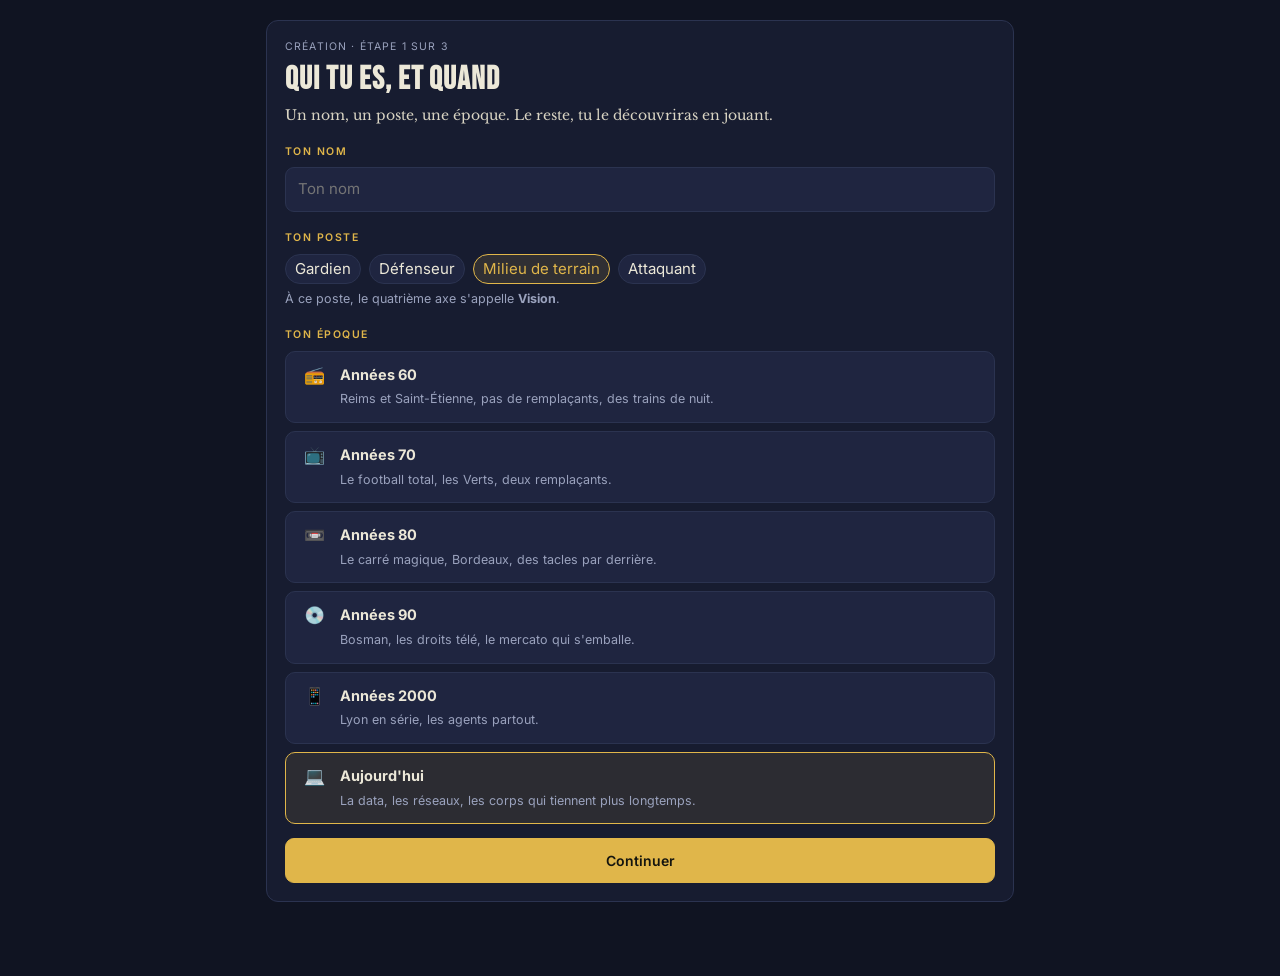
==== v2/index.html @ d521431d "Moteur 2.0 : une saison complète jouable au vrai rythme (/v2/) Livre ce que le propriétaire a demand" ====
<!doctype html>
<html lang="fr" data-mode="joueur">
<head>
<meta charset="utf-8">
<meta name="viewport" content="width=device-width,initial-scale=1,viewport-fit=cover">
<title>Absolut Coach 2 — une saison</title>
<link rel="preconnect" href="https://fonts.googleapis.com">
<link rel="preconnect" href="https://fonts.gstatic.com" crossorigin>
<link rel="stylesheet" href="https://fonts.googleapis.com/css2?family=Bebas+Neue&family=Libre+Baskerville:ital,wght@0,400;1,400&family=Inter:wght@400;500;600;700&display=swap">
<link rel="stylesheet" href="style.css">
</head>
<body>
<div class="wrap">
  <div id="app"></div>
</div>
<script src="../eras.js"></script>
<script src="moteur.js"></script>
<script src="ecrans.js"></script>
<script>demarrer();</script>
</body>
</html>
---- v2/style.css ----
/* ABSOLUT COACH 2 — styles. Reprise des coquilles validées le 26/09/2026. */
*{box-sizing:border-box}

:root{
  --bg:#0b1210; --panel:#12201a; --panel-2:#182a22; --line:#26382f;
  --cream:#ece8d8; --muted:#94a094; --gold:#c9a24b; --gold-dim:#8a7238;
  --red:#c0485a; --amber:#d39b3c; --sage:#4f9a6a;
  --ui:'Inter',system-ui,sans-serif; --display:'Bebas Neue',Impact,sans-serif; --narr:'Libre Baskerville',Georgia,serif;
}
:root[data-mode="joueur"]{ --bg:#101422; --panel:#171c30; --panel-2:#1f2540; --line:#2b3350; --gold:#e0b64a; --sage:#5da0c9; --muted:#9aa2bd; }
body{ background:var(--bg); color:var(--cream); font-family:var(--ui); font-size:15px; line-height:1.5; transition:background .2s; }
.wrap{ max-width:780px; margin:0 auto; padding-inline:16px; padding-block:20px 60px; }
h1{ font-family:var(--display); font-size:clamp(28px,6vw,44px); line-height:1; letter-spacing:.02em; margin:0 0 4px; }
h2{ font-family:var(--display); font-size:clamp(23px,4.6vw,32px); letter-spacing:.03em; margin:0 0 8px; line-height:1.03; text-wrap:balance; }
h3{ font-size:10.5px; letter-spacing:.14em; text-transform:uppercase; color:var(--gold); margin:18px 0 8px; font-weight:600; }
p{ margin:0 0 10px; }
.narr{ font-family:var(--narr); font-size:14px; color:#d9d4c3; }
.sub{ color:var(--muted); font-size:12.5px; }
.card{ background:var(--panel); border:1px solid var(--line); border-radius:12px; padding:18px; margin:0 0 14px; }

/* options */
.opt{ display:grid; grid-template-columns:28px 1fr; gap:12px; width:100%; text-align:left; font:inherit; color:var(--cream);
  background:var(--panel-2); border:1px solid var(--line); border-radius:10px; padding:12px 14px; margin:0 0 8px; cursor:pointer; align-items:start; }
.opt:hover{ border-color:var(--gold-dim); background:#1d3227; }
:root[data-mode="joueur"] .opt:hover{ background:#232a49; }
.opt .ico{ font-size:17px; line-height:1.35; text-align:center; opacity:.9; }
.opt b{ display:block; font-size:14.5px; margin-bottom:2px; }
.pills{ display:flex; flex-wrap:wrap; gap:5px; margin-top:7px; }
.pill{ font-size:11.5px; padding:2px 8px; border-radius:99px; border:1px solid transparent; white-space:nowrap; }
.pill.foot{ color:var(--sage); border-color:color-mix(in srgb, var(--sage) 45%, transparent); background:color-mix(in srgb, var(--sage) 12%, transparent); }
.pill.vie{ color:var(--amber); border-color:color-mix(in srgb, var(--amber) 45%, transparent); background:color-mix(in srgb, var(--amber) 12%, transparent); }
.pill.risk{ color:var(--red); border-color:color-mix(in srgb, var(--red) 45%, transparent); background:color-mix(in srgb, var(--red) 12%, transparent); }
.pill.neutre{ color:var(--muted); border-color:var(--line); }

/* faits de match / timeline */
.tl{ display:grid; gap:4px; margin:6px 0 10px; }
.tl div{ display:grid; grid-template-columns:38px 22px 1fr; gap:8px; align-items:baseline; font-size:13px;
  padding:5px 8px; border-radius:7px; background:var(--panel-2); }
.tl .min{ color:var(--muted); font-size:11.5px; font-variant-numeric:tabular-nums; }
.tl .me{ outline:1px solid var(--gold-dim); }

/* gros chiffres */
.stats{ display:grid; grid-template-columns:repeat(auto-fit,minmax(88px,1fr)); gap:8px; margin:10px 0 4px; }
.stats > div{ background:var(--panel-2); border:1px solid var(--line); border-radius:9px; padding:9px 10px; text-align:center; }
.stats .v{ font-family:var(--display); font-size:23px; line-height:1; color:var(--gold); }
.stats .k{ font-size:10.5px; color:var(--muted); letter-spacing:.04em; margin-top:2px; }
.score{ display:flex; align-items:center; gap:14px; flex-wrap:wrap; }
.score .big{ font-family:var(--display); font-size:38px; line-height:1; color:var(--gold); }

/* liens & chantiers en lignes avec icône */
.st{ display:grid; gap:5px; }
.st div{ display:grid; grid-template-columns:22px 118px 1fr; gap:8px; align-items:baseline; font-size:13px; }
.st .i{ font-size:14px; text-align:center; opacity:.85; }
.st .n{ color:var(--muted); font-size:12px; }
.st .arrow{ color:var(--sage); } .st .down{ color:var(--red); }
@media(max-width:560px){ .st div{ grid-template-columns:22px 1fr; } .st .n{ grid-column:2; } .st .w{ grid-column:2; } }

/* boutique */
.shop{ display:grid; gap:7px; }
.shop div{ display:grid; grid-template-columns:24px 1fr auto; gap:10px; align-items:center; font-size:13px;
  background:var(--panel-2); border:1px solid var(--line); border-radius:9px; padding:9px 11px; }
.shop .i{ font-size:15px; text-align:center; opacity:.85; }
.shop i{ color:var(--muted); font-style:normal; font-size:11.5px; display:block; }
.shop .p{ text-align:right; white-space:nowrap; font-variant-numeric:tabular-nums; }
.shop .off{ opacity:.45; }
.tabs{ display:flex; gap:6px; margin:0 0 10px; }
.tabs button{ font:inherit; font-size:12.5px; font-weight:600; padding:6px 12px; border-radius:99px; cursor:pointer;
  background:var(--panel-2); color:var(--muted); border:1px solid var(--line); }
.tabs button[aria-pressed="true"]{ background:var(--cream); color:#14150f; border-color:var(--cream); }

/* bilan */
.bloc{ display:grid; grid-template-columns:22px 1fr; gap:12px; background:var(--panel-2); border:1px solid var(--line);
  border-radius:10px; padding:13px 15px; margin:0 0 9px; }
.bloc .i{ font-size:15px; text-align:center; line-height:1.5; opacity:.85; }
.bloc h4{ margin:0 0 4px; font-size:12.5px; letter-spacing:.06em; text-transform:uppercase; color:var(--gold); }
.bloc.perdu{ border-left:3px solid var(--red); } .bloc.perdu h4{ color:var(--red); }
.bloc.gagne{ border-left:3px solid var(--sage); } .bloc.gagne h4{ color:var(--sage); }
.bloc.suite{ border-left:3px solid var(--gold-dim); }

.trophies{ display:flex; flex-wrap:wrap; gap:6px; margin:8px 0; }
.trophies span{ font-size:12.5px; padding:4px 10px; border-radius:8px; background:var(--panel-2); border:1px solid var(--line); }
.rank{ display:grid; gap:7px; }
.rank div{ display:grid; grid-template-columns:22px 1fr auto; gap:10px; align-items:center;
  background:var(--panel-2); border:1px solid var(--line); border-radius:9px; padding:9px 11px; font-size:13px; }
.rank .m{ font-size:14px; text-align:center; font-variant-numeric:tabular-nums; color:var(--gold); font-weight:600; }
.rank .tag{ font-size:11px; color:var(--muted); white-space:nowrap; }
.jrn{ display:grid; gap:5px; font-size:12.5px; }
.jrn div{ display:grid; grid-template-columns:22px 1fr; gap:9px; align-items:baseline; }
.jrn .d{ color:var(--gold-dim); font-size:11px; }
.kv{ display:grid; grid-template-columns:auto 1fr; gap:4px 12px; font-size:13px; margin:0 0 10px; }
.kv dt{ color:var(--muted); white-space:nowrap; } .kv dd{ margin:0; }
.row{ display:flex; flex-wrap:wrap; gap:8px; }
.chip{ font-size:12px; padding:3px 9px; border-radius:99px; background:var(--panel-2); border:1px solid var(--line); }
.chip.on{ border-color:var(--gold); color:var(--gold); }
/* fiche de données */
.sheet{ display:grid; gap:0; margin:10px 0 12px; }
.sheet div{ display:grid; grid-template-columns:1fr auto; gap:14px; padding:7px 0; border-bottom:1px solid var(--line); font-size:13.5px; align-items:baseline; }
.sheet div:last-child{ border-bottom:0; }
.sheet .l{ color:var(--muted); font-size:12.5px; }
.sheet .v{ text-align:right; font-variant-numeric:tabular-nums; }
.hdr{ border-bottom:1px solid var(--line); padding-bottom:10px; margin-bottom:4px; }
.hdr .t{ font-family:var(--display); font-size:clamp(24px,5vw,34px); line-height:1; letter-spacing:.02em; }
.hdr .m{ color:var(--muted); font-size:12.5px; margin-top:3px; }
.money{ font-variant-numeric:tabular-nums; }
.bar{ height:7px; border-radius:99px; background:var(--panel-2); overflow:hidden; margin:5px 0 2px; border:1px solid var(--line); }
.bar i{ display:block; height:100%; background:var(--gold-dim); }
.bar i.hot{ background:var(--red); }
.lack{ border:1px solid color-mix(in srgb, var(--red) 55%, transparent); background:color-mix(in srgb, var(--red) 10%, transparent);
  border-radius:8px; padding:9px 12px; font-size:13px; margin:0 0 10px; }
.lack b{ color:var(--red); }
table.sq{ width:100%; border-collapse:collapse; font-size:12.5px; }
table.sq th{ text-align:left; font-size:10px; letter-spacing:.1em; text-transform:uppercase; color:var(--muted); font-weight:600; padding:5px 6px; border-bottom:1px solid var(--line); }
table.sq td{ padding:6px; border-bottom:1px solid var(--line); vertical-align:middle; }
table.sq td.r{ text-align:right; font-variant-numeric:tabular-nums; }
table.sq tr:last-child td{ border-bottom:0; }
.pos{ display:inline-block; width:19px; text-align:center; font-size:10px; font-weight:700; border-radius:4px; padding:2px 0; background:var(--panel-2); border:1px solid var(--line); }
.mini{ font:inherit; font-size:11px; padding:3px 9px; border-radius:6px; cursor:pointer; background:transparent; color:var(--muted); border:1px solid var(--line); }
.mini:hover{ color:var(--cream); border-color:var(--gold-dim); }
.scrollx{ overflow-x:auto; }
.step{ font-size:10.5px; letter-spacing:.11em; text-transform:uppercase; color:var(--muted); margin-bottom:9px; }
[hidden]{ display:none!important; }

/* ---- ce que le jeu ajoute aux coquilles ---- */
html,body{margin:0}
body{-webkit-text-size-adjust:100%}
.btn{font:inherit;font-weight:600;font-size:14px;padding:11px 18px;border-radius:9px;cursor:pointer;
  background:var(--gold);color:#14150f;border:1px solid var(--gold);width:100%}
.btn:hover{filter:brightness(1.07)}
.btn.ghost{background:transparent;color:var(--muted);border-color:var(--line)}
.btn.ghost:hover{color:var(--cream);border-color:var(--gold-dim)}
.btn-row{display:flex;gap:8px;margin-top:14px}
.top{display:flex;justify-content:space-between;align-items:baseline;gap:12px;margin:0 0 14px;
  padding-bottom:10px;border-bottom:1px solid var(--line)}
.top .who{font-family:var(--display);font-size:20px;letter-spacing:.03em;line-height:1}
.top .meta{color:var(--muted);font-size:12px;text-align:right}
.top button{font:inherit;font-size:11.5px;padding:4px 10px;border-radius:99px;cursor:pointer;
  background:transparent;color:var(--muted);border:1px solid var(--line)}
.words{display:grid;gap:6px;font-size:13px}
.words div{display:grid;grid-template-columns:22px 1fr;gap:9px;align-items:baseline}
.words .i{text-align:center;opacity:.85}
details.fold{border:1px solid var(--line);border-radius:10px;padding:10px 13px;margin:0 0 12px;background:var(--panel)}
details.fold summary{cursor:pointer;font-size:12.5px;color:var(--gold);letter-spacing:.06em;text-transform:uppercase;font-weight:600}
details.fold[open] summary{margin-bottom:10px}
.mvt{font-size:13px;display:grid;gap:4px;margin:8px 0 0}
.mvt div{display:grid;grid-template-columns:20px 1fr;gap:8px}
.up{color:var(--sage)} .dn{color:var(--red)}
.big-ico{font-size:30px;line-height:1;margin:0 0 6px}
.wrap{min-height:100%}
@media(max-width:900px){
  .card:last-child > .btn-row:last-child{position:sticky;bottom:0;background:var(--panel);
    padding-block:10px;margin-bottom:-4px}
}

/* ---- création ---- */
.txt{font:inherit;font-size:15px;width:100%;padding:10px 12px;border-radius:9px;
  background:var(--panel-2);color:var(--cream);border:1px solid var(--line)}
.txt:focus{outline:2px solid var(--gold-dim);outline-offset:1px}
.chip{cursor:pointer;font:inherit}
button.chip{color:var(--cream)}
button.chip.on{border-color:var(--gold);color:var(--gold);background:color-mix(in srgb,var(--gold) 12%,transparent)}
.opt.on{border-color:var(--gold);background:color-mix(in srgb,var(--gold) 10%,transparent)}
:focus-visible{outline:2px solid var(--gold);outline-offset:2px}
@media(prefers-reduced-motion:reduce){*{transition:none!important;animation:none!important}}
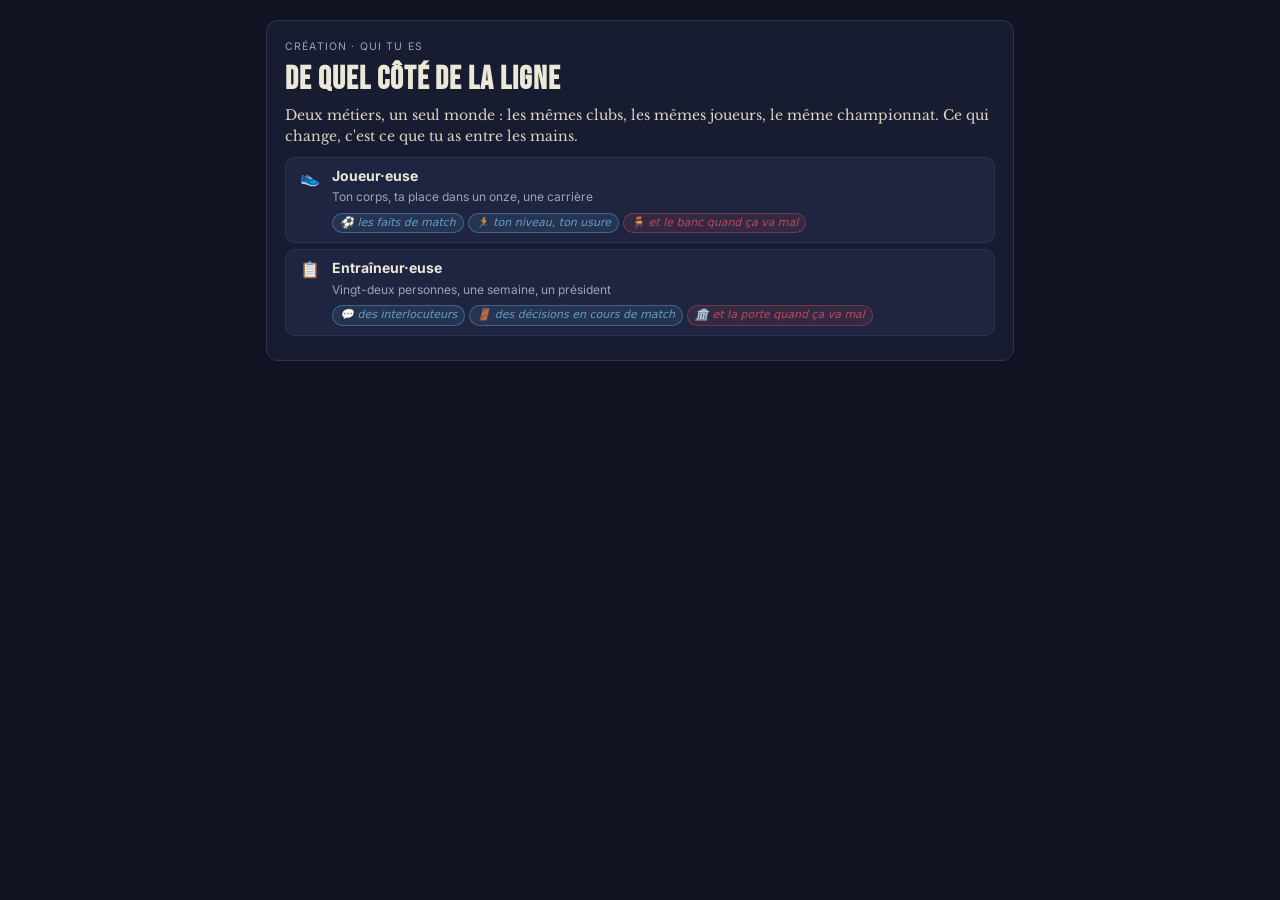
==== commit a8bffeaf: "v2 : le mode entraîneur·euse Le monde était déjà là : deux divisions de dix-huit clubs à vingt-deux " ====
--- a/v2/index.html
+++ b/v2/index.html
@@ -15,7 +15,9 @@
 </div>
 <script src="../eras.js"></script>
 <script src="moteur.js"></script>
+<script src="coach.js"></script>
 <script src="ecrans.js"></script>
+<script src="ecransCoach.js"></script>
 <script>demarrer();</script>
 </body>
 </html>
--- a/v2/style.css
+++ b/v2/style.css
@@ -19,14 +19,18 @@
 .card{ background:var(--panel); border:1px solid var(--line); border-radius:12px; padding:18px; margin:0 0 14px; }
 
 /* options */
-.opt{ display:grid; grid-template-columns:28px 1fr; gap:12px; width:100%; text-align:left; font:inherit; color:var(--cream);
-  background:var(--panel-2); border:1px solid var(--line); border-radius:10px; padding:12px 14px; margin:0 0 8px; cursor:pointer; align-items:start; }
+/* Six cartes de séance faisaient à elles seules huit cents pixels : le propriétaire
+   n'atteignait plus l'effectif sans scroller longtemps. Mêmes informations, moins
+   d'air — et des sous-titres réécrits sur une seule ligne. */
+.opt{ display:grid; grid-template-columns:24px 1fr; gap:10px; width:100%; text-align:left; font:inherit; color:var(--cream);
+  background:var(--panel-2); border:1px solid var(--line); border-radius:10px; padding:9px 12px; margin:0 0 6px; cursor:pointer; align-items:start; }
 .opt:hover{ border-color:var(--gold-dim); background:#1d3227; }
 :root[data-mode="joueur"] .opt:hover{ background:#232a49; }
-.opt .ico{ font-size:17px; line-height:1.35; text-align:center; opacity:.9; }
-.opt b{ display:block; font-size:14.5px; margin-bottom:2px; }
-.pills{ display:flex; flex-wrap:wrap; gap:5px; margin-top:7px; }
-.pill{ font-size:11.5px; padding:2px 8px; border-radius:99px; border:1px solid transparent; white-space:nowrap; }
+.opt .ico{ font-size:16px; line-height:1.3; text-align:center; opacity:.9; }
+.opt b{ display:block; font-size:14px; margin-bottom:1px; line-height:1.25; }
+.opt .sub{ font-size:12px; line-height:1.3; }
+.pills{ display:flex; flex-wrap:wrap; gap:4px; margin-top:5px; }
+.pill{ font-size:11px; padding:1px 7px; border-radius:99px; border:1px solid transparent; white-space:nowrap; }
 .pill.foot{ color:var(--sage); border-color:color-mix(in srgb, var(--sage) 45%, transparent); background:color-mix(in srgb, var(--sage) 12%, transparent); }
 .pill.vie{ color:var(--amber); border-color:color-mix(in srgb, var(--amber) 45%, transparent); background:color-mix(in srgb, var(--amber) 12%, transparent); }
 .pill.risk{ color:var(--red); border-color:color-mix(in srgb, var(--red) 45%, transparent); background:color-mix(in srgb, var(--red) 12%, transparent); }
@@ -149,6 +153,9 @@
 @media(max-width:900px){
   .card:last-child > .btn-row:last-child{position:sticky;bottom:0;background:var(--panel);
     padding-block:10px;margin-bottom:-4px}
+  /* une carte qu'on lit de bout en bout (le bilan de carrière) : le bouton
+     collant coupait la liste des saisons en deux */
+  .card.no-sticky:last-child > .btn-row:last-child{position:static;background:none;padding-block:0}
 }
 
 /* ---- création ---- */
@@ -161,3 +168,76 @@
 .opt.on{border-color:var(--gold);background:color-mix(in srgb,var(--gold) 10%,transparent)}
 :focus-visible{outline:2px solid var(--gold);outline-offset:2px}
 @media(prefers-reduced-motion:reduce){*{transition:none!important;animation:none!important}}
+
+/* ---- les notes du match, et les libellés de « Ta situation » ---- */
+.notes{display:grid;gap:3px;margin:4px 0 2px}
+.notes div{display:grid;grid-template-columns:22px 1fr auto;gap:9px;align-items:baseline;
+  font-size:13px;padding:5px 9px;border-radius:7px;background:var(--panel-2)}
+.notes .p{font-size:10px;font-weight:700;color:var(--muted);text-align:center}
+.notes .n{font-variant-numeric:tabular-nums;color:var(--gold);font-weight:600}
+.notes i{color:var(--muted);font-style:normal;font-size:11.5px}
+.notes .fa{font-size:11px;letter-spacing:-.5px;white-space:nowrap}
+.notes .me{outline:1px solid var(--gold-dim)}
+.notes .me .n{font-size:15px}
+.words .qui{color:var(--muted);font-weight:600;font-size:11px;letter-spacing:.06em;
+  text-transform:uppercase;display:block;margin-bottom:1px}
+
+/* ---- « Ta situation » : une case par chose, deux colonnes sur un téléphone.
+   Quatorze lignes pleine largeur faisaient défiler l'écran pour rien. ---- */
+/* En colonnes et non en grille : dans une grille, la rangée prend la hauteur de
+   sa case la plus haute, et une phrase de trois lignes en gonflait deux. Les
+   colonnes empilent chaque case à sa vraie hauteur. */
+.sit{columns:2 152px;column-gap:7px}
+.sit > div{background:var(--panel-2);border-radius:8px;padding:7px 10px 8px;
+  margin:0 0 7px;break-inside:avoid;-webkit-column-break-inside:avoid}
+/* le libellé passe à la ligne plutôt que de se couper : « un pied gauche
+   absent » devenait « un pied gauche abse… » */
+.sit .k{display:block;color:var(--muted);font-size:10px;letter-spacing:.07em;
+  text-transform:uppercase;margin-bottom:2px;line-height:1.25}
+.sit .v{display:block;font-size:12.5px;line-height:1.35}
+.sit .cle{outline:1px solid var(--gold-dim)}
+/* Ce que la jauge change, sous la phrase qui la dit : une conséquence écrite, sinon
+   la jauge n'existe pas pour le joueur. */
+.sit .pq{display:block;margin-top:3px;font-size:11px;font-style:normal;color:var(--muted)}
+.sit-fold h3{margin:14px 0 7px}
+.sit-fold h3:first-of-type{margin-top:4px}
+
+/* ---- l'effectif : trois blocs de tuiles, un par ligne ---- */
+.lineHead{display:flex;flex-wrap:wrap;gap:4px 8px;align-items:baseline;
+  font-size:11px;letter-spacing:.09em;text-transform:uppercase;color:var(--gold);
+  font-weight:600;margin:12px 0 6px}
+.lineHead:first-of-type{margin-top:2px}
+.lineHead span{text-transform:none;letter-spacing:0;font-weight:400;
+  color:var(--muted);font-size:11.5px}
+/* deux tuiles par rangée sur un téléphone : à trois, les noms se coupaient */
+.lineup{display:grid;grid-template-columns:repeat(auto-fit,minmax(142px,1fr));gap:6px}
+.lineup > div{background:var(--panel-2);border-radius:7px;padding:6px 9px 7px;
+  display:grid;grid-template-columns:1fr auto;column-gap:6px}
+.lineup b{font-weight:600;font-size:12.5px;white-space:nowrap;
+  overflow:hidden;text-overflow:ellipsis;min-width:0}
+.lineup .n{font-variant-numeric:tabular-nums;color:var(--gold);font-weight:600;font-size:12.5px}
+.lineup .s{grid-column:1/-1;color:var(--muted);font-size:10.5px;
+  white-space:nowrap;overflow:hidden;text-overflow:ellipsis}
+.lineup .me{outline:1px solid var(--gold-dim)}
+.lineup .out{opacity:.5}
+
+/* ---- le tirage de la qualité et du défaut ---- */
+/* le mercato : un mouvement se lit d'un bout à l'autre, en une ligne */
+.mvts{display:grid;gap:5px;margin:2px 0 8px}
+.mvts div{display:grid;grid-template-columns:18px 1fr;gap:9px;align-items:baseline;
+  background:var(--panel-2);border:1px solid var(--line);border-radius:8px;padding:7px 10px;font-size:12.5px}
+.mvts .i{text-align:center;font-size:11px;color:var(--muted)}
+.mvts b{font-weight:600}
+.mvts i{font-style:normal;color:var(--muted);font-size:11.5px}
+.mvts .in{border-color:var(--gold-dim)}
+.mvts .out{opacity:.7}
+.roul{display:grid;grid-template-columns:34px 1fr;gap:12px;align-items:center;
+  background:var(--panel-2);border:1px solid var(--line);border-radius:12px;
+  padding:14px 16px;margin:0 0 8px;min-height:74px}
+.roul .i{font-size:24px;line-height:1;text-align:center}
+.roul b{display:block;font-size:17px;letter-spacing:.2px}
+.roul .sub{display:block;margin-top:2px}
+.roul.pose{border-color:var(--gold-dim);animation:pose .45s ease-out}
+.roul.bad.pose{border-color:var(--red)}
+@keyframes pose{0%{transform:scale(.97);opacity:.6}60%{transform:scale(1.015)}100%{transform:scale(1);opacity:1}}
+@media(prefers-reduced-motion:reduce){.roul.pose{animation:none}}
